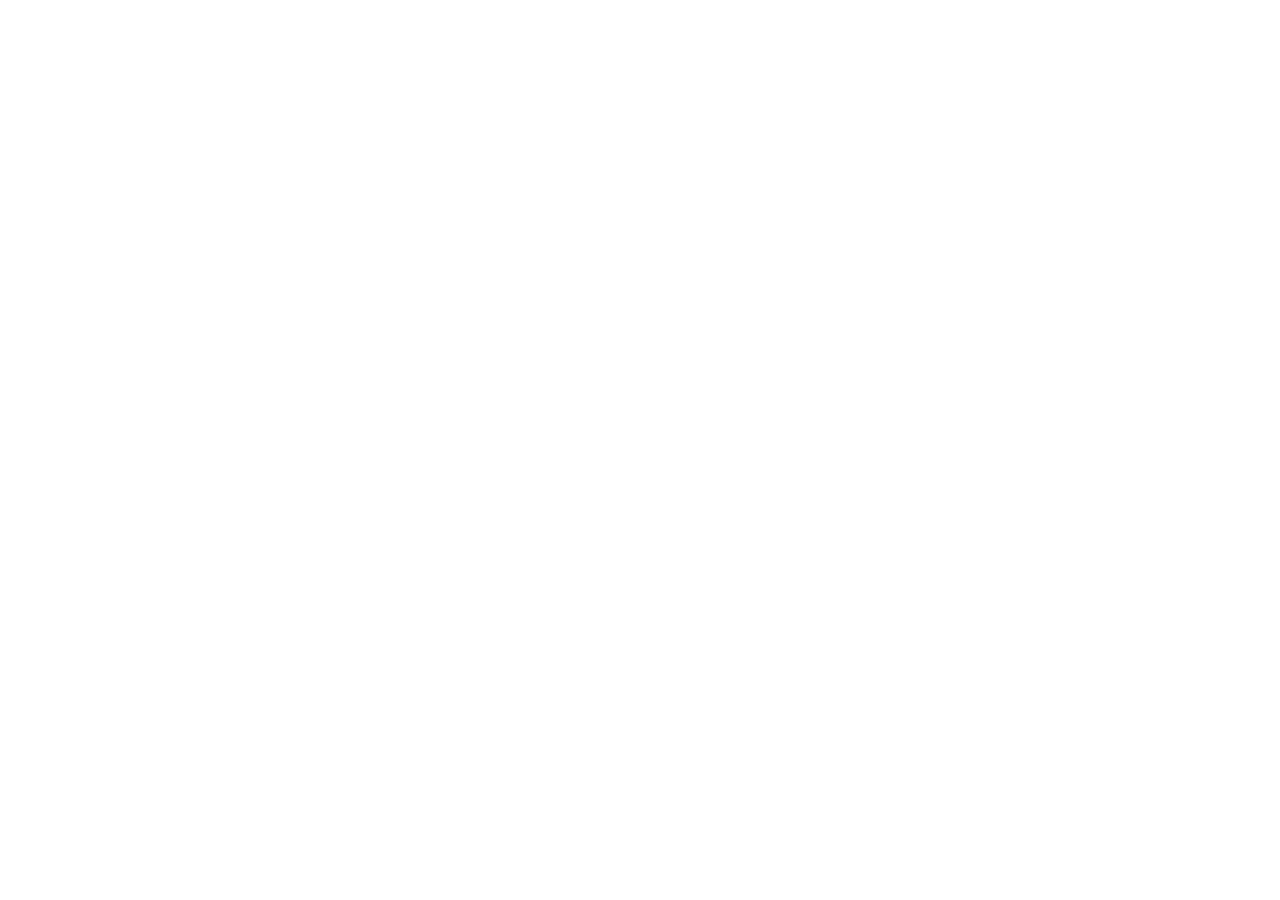
==== index.html @ 4efd3843 "sprint1" ====
<!DOCTYPE html>
<html lang="en">
<head>
    <meta charset="UTF-8">
    <meta name="viewport" content="width=device-width, initial-scale=1.0">
    <title>Document</title>
    <link rel="stylesheet" href="ccs/style.css">
    <script src="js/script.js defer"></script> 
</head>
<body>

    <footer>

    </footer>
</body>
</html>
---- ccs/style.css ----
head{
    border: 3px;
    background-color: #06B6D4;
}
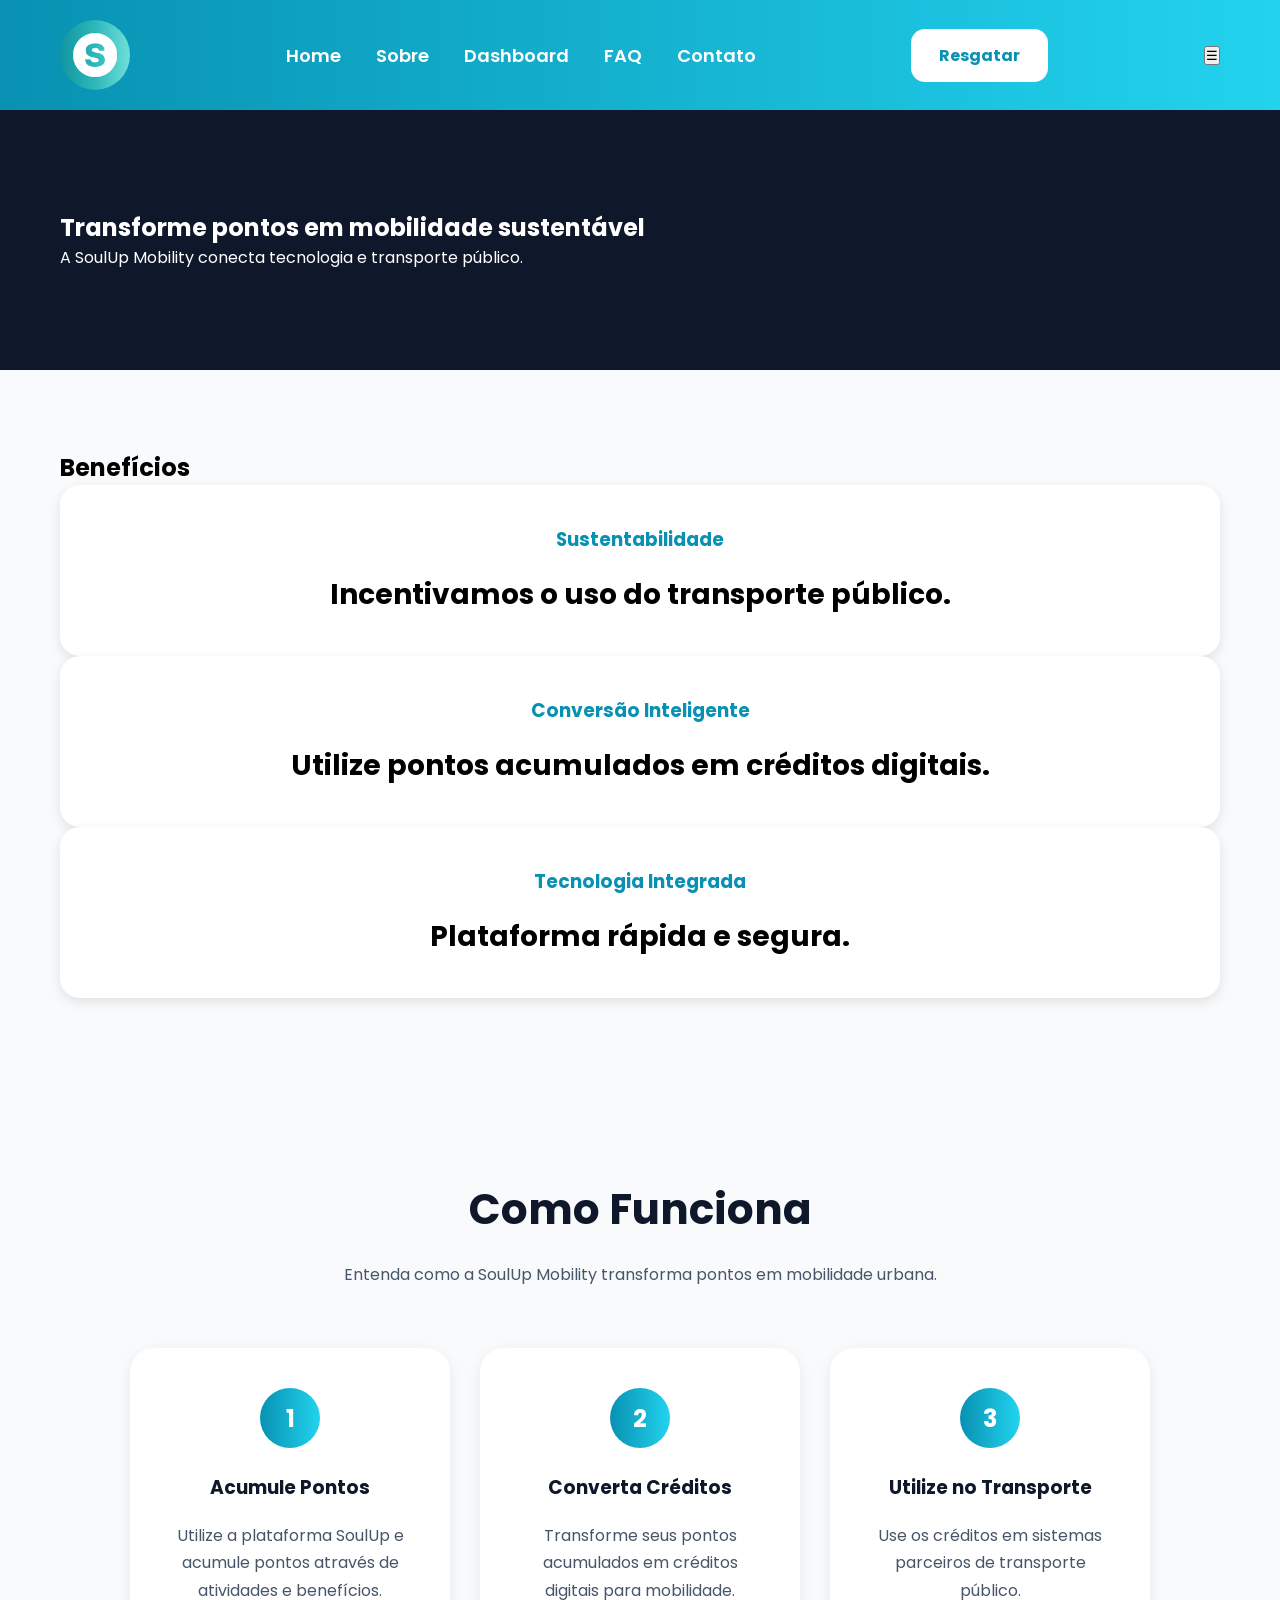
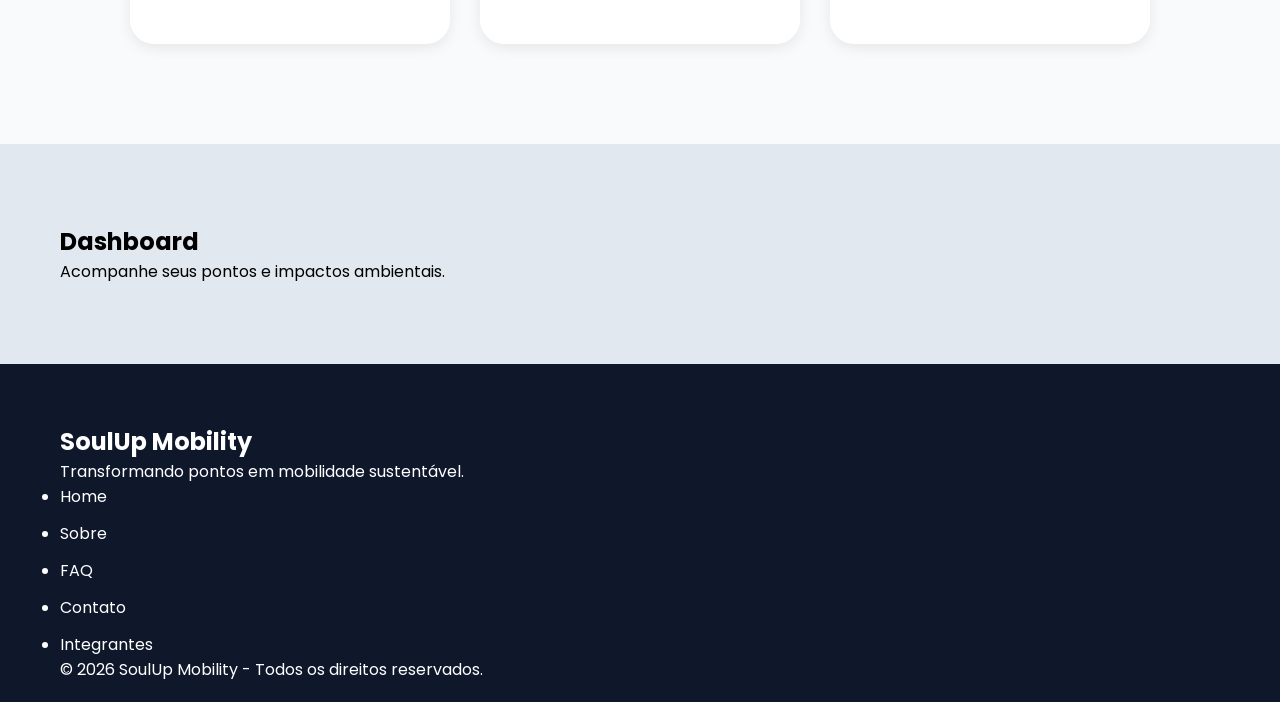
==== commit 344e2490: "Final" ====
--- a/index.html
+++ b/index.html
@@ -3,14 +3,219 @@
 <head>
     <meta charset="UTF-8">
     <meta name="viewport" content="width=device-width, initial-scale=1.0">
-    <title>Document</title>
-    <link rel="stylesheet" href="ccs/style.css">
-    <script src="js/script.js defer"></script> 
+    <title>Home</title>
+    <link rel="stylesheet" href="css/style.css">
+    <link rel="stylesheet" href="css/components.css">
+    <link rel="stylesheet" href="css/responsive.css">
+
+    <script defer src="js/script.js"></script>
+    <script defer src="js/faq.js"></script>
+    <script defer src="js/resgate.js"></script>
+
+    <link rel="preconnect" href="https://fonts.googleapis.com">
+    <link rel="preconnect" href="https://fonts.gstatic.com" crossorigin>
+    <link href="https://fonts.googleapis.com/css2?family=Poppins:wght@300;400;500;600;700&display=swap" rel="stylesheet"> 
 </head>
 <body>
-
-    <footer>
-
-    </footer>
+    <header class="header">
+
+    <nav class="navbar">
+
+        
+        <div class="logo">
+            <img src="img/Logo.webp" alt="Logo SoulUp">
+        </div>
+
+      
+        <ul class="nav-links">
+
+            <li><a href="index.html">Home</a></li>
+
+            <li><a href="Sobre.html">Sobre</a></li>
+
+            <li><a href="Dashboard.html">Dashboard</a></li>
+
+            <li><a href="Faq.html">FAQ</a></li>
+
+            <li><a href="Contato.html">Contato</a></li>
+
+        </ul>
+
+        
+        <a href="Resgate.html" class="btn-nav">
+            Resgatar
+        </a>
+        
+        <button class="menu-mobile">
+            ☰
+        </button>
+
+    </nav>
+
+</header>
+    <main>
+
+    
+        <section class="hero">
+
+            <div class="hero-text">
+
+                <h1>
+                    Transforme pontos em mobilidade sustentável
+                </h1>
+
+                <p>
+                    A SoulUp Mobility conecta tecnologia e transporte público.
+                </p>
+
+            </div>
+
+        </section>
+
+        
+        <section class="benefits">
+
+            <h2>Benefícios</h2>
+
+            <div class="cards-container">
+
+                <div class="card">
+
+                    <h3>Sustentabilidade</h3>
+
+                    <p>
+                        Incentivamos o uso do transporte público.
+                    </p>
+
+                </div>
+
+                <div class="card">
+
+                    <h3>Conversão Inteligente</h3>
+
+                    <p>
+                        Utilize pontos acumulados em créditos digitais.
+                    </p>
+
+                </div>
+
+                <div class="card">
+
+                    <h3>Tecnologia Integrada</h3>
+
+                    <p>
+                        Plataforma rápida e segura.
+                    </p>
+
+                </div>
+
+            </div>
+
+        </section>
+
+        <section class="how-it-works">
+
+            <h2>Como Funciona</h2>
+
+            <p class="section-subtitle">
+
+                Entenda como a SoulUp Mobility transforma pontos em mobilidade urbana.
+
+            </p>
+
+            <div class="steps-container">
+
+                <div class="step-card">
+
+                    <div class="step-number">
+                        1
+                    </div>
+
+                    <h3>Acumule Pontos</h3>
+
+                    <p>
+                        Utilize a plataforma SoulUp e acumule pontos através de atividades e benefícios.
+                    </p>
+
+                </div>
+
+                <div class="step-card">
+
+                    <div class="step-number">
+                        2
+                    </div>
+
+                    <h3>Converta Créditos</h3>
+
+                    <p>
+                        Transforme seus pontos acumulados em créditos digitais para mobilidade.
+                    </p>
+
+                </div>
+
+                <div class="step-card">
+
+                    <div class="step-number">
+                        3
+                    </div>
+
+                    <h3>Utilize no Transporte</h3>
+
+                    <p>
+                        Use os créditos em sistemas parceiros de transporte público.
+                    </p>
+
+                </div>
+
+            </div>
+
+        </section>
+
+        
+        <section class="dashboard-preview">
+
+            <h2>Dashboard</h2>
+
+            <p>
+                Acompanhe seus pontos e impactos ambientais.
+            </p>
+
+        </section>
+
+    </main>
+
+<footer class="footer">
+
+    <div class="footer-content">
+
+        <h2>SoulUp Mobility</h2>
+
+        <p>
+            Transformando pontos em mobilidade sustentável.
+        </p>
+
+        <ul class="footer-links">
+
+            <li><a href="index.html">Home</a></li>
+
+            <li><a href="Sobre.html">Sobre</a></li>
+
+            <li><a href="Faq.html">FAQ</a></li>
+
+            <li><a href="Contato.html">Contato</a></li>
+
+            <li><a href="Integrantes.html">Integrantes</a></li>
+        </ul>
+
+    </div>
+
+    <div class="footer-copy">
+
+        <p>
+            © 2026 SoulUp Mobility - Todos os direitos reservados.
+        </p>
+
+    </div>
+</footer>
 </body>
 </html>
--- a/css/style.css
+++ b/css/style.css
@@ -0,0 +1,135 @@
+* {
+
+    margin: 0;
+
+    padding: 0;
+
+    box-sizing: border-box;
+}
+
+body {
+
+    font-family: 'Poppins', sans-serif;
+
+    background-color: #F8FAFC;
+}
+
+.hero {
+
+    padding: 100px 60px;
+
+    background-color: #0F172A;
+
+    color: white;
+}
+
+.how-it-works {
+
+    padding: 100px 60px;
+
+    background-color: #F8FAFC;
+
+    text-align: center;
+}
+
+.how-it-works h2 {
+
+    font-size: 42px;
+
+    color: #0F172A;
+
+    margin-bottom: 20px;
+}
+
+.section-subtitle {
+
+    max-width: 700px;
+
+    margin: 0 auto 60px;
+
+    color: #475569;
+
+    line-height: 1.7;
+}
+
+.steps-container {
+
+    display: flex;
+
+    justify-content: center;
+
+    gap: 30px;
+
+    flex-wrap: wrap;
+}
+
+.step-card {
+
+    background: white;
+
+    padding: 40px;
+
+    width: 320px;
+
+    border-radius: 24px;
+
+    box-shadow: 0 4px 14px rgba(0,0,0,0.08);
+
+    transition: 0.3s ease;
+}
+
+.step-card:hover {
+
+    transform: translateY(-8px);
+}
+
+.step-number {
+
+    width: 60px;
+
+    height: 60px;
+
+    margin: 0 auto 25px;
+
+    background: linear-gradient(90deg, #0891B2, #22D3EE);
+
+    color: white;
+
+    border-radius: 50%;
+
+    display: flex;
+
+    align-items: center;
+
+    justify-content: center;
+
+    font-size: 24px;
+
+    font-weight: 700;
+}
+
+.step-card h3 {
+
+    margin-bottom: 20px;
+
+    color: #0F172A;
+}
+
+.step-card p {
+
+    color: #475569;
+
+    line-height: 1.7;
+}
+
+.benefits {
+
+    padding: 80px 60px;
+}
+
+.dashboard-preview {
+
+    background-color: #E2E8F0;
+
+    padding: 80px 60px;
+}
--- a/css/components.css
+++ b/css/components.css
@@ -0,0 +1,515 @@
+.header {
+
+    background: linear-gradient(90deg, #0891B2, #22D3EE);
+
+    padding: 20px 60px;
+
+    box-shadow: 0 4px 12px rgba(0,0,0,0.2);
+}
+
+
+.navbar {
+
+    display: flex;
+
+    justify-content: space-between;
+
+    align-items: center;
+}
+
+
+
+.logo {
+
+    display: flex;
+
+    align-items: center;
+
+    gap: 15px;
+}
+
+.logo img {
+
+    width: 70px;
+
+    border-radius: 50%;
+}
+
+.logo h1 {
+
+    color: white;
+
+    font-size: 32px;
+
+    font-weight: 700;
+}
+
+
+
+.nav-links {
+
+    display: flex;
+
+    gap: 35px;
+
+    list-style: none;
+}
+
+
+
+.nav-links a {
+
+    color: white;
+
+    text-decoration: none;
+
+    font-size: 18px;
+
+    font-weight: 600;
+
+    transition: 0.3s ease;
+}
+
+
+
+.nav-links a:hover {
+
+    opacity: 0.8;
+}
+
+
+
+.btn-nav {
+
+    background-color: white;
+
+    color: #0891B2;
+
+    padding: 14px 28px;
+
+    border-radius: 14px;
+
+    text-decoration: none;
+
+    font-weight: 700;
+
+    transition: 0.3s ease;
+}
+
+.btn-nav:hover {
+
+    transform: translateY(-3px);
+}
+
+
+
+
+
+.about-hero {
+    
+    padding: 100px 60px;
+    
+    background: linear-gradient(90deg, #0891B2, #22D3EE);
+    
+    color: white;
+    
+    text-align: center;
+}
+
+.about-problem,
+.about-solution,
+.about-impact {
+    
+    padding: 80px 60px;
+    
+    text-align: center;
+}
+
+.about-problem {
+    
+    background-color: #F8FAFC;
+}
+
+.about-solution {
+    
+    background-color: white;
+}
+
+.about-impact {
+    
+    background-color: #E2E8F0;
+}
+
+.about-problem h2,
+.about-solution h2,
+.about-impact h2 {
+    
+    margin-bottom: 20px;
+    
+    color: #0F172A;
+}
+
+.about-problem p,
+.about-solution p,
+.about-impact p {
+    
+    max-width: 800px;
+    
+    margin: 0 auto;
+    
+    line-height: 1.8;
+}
+
+.dashboard-hero {
+    
+    padding: 100px 60px;
+    
+    background-color: #0F172A;
+    
+    color: white;
+    
+    text-align: center;
+}
+
+.dashboard-cards {
+    
+    display: flex;
+    
+    justify-content: center;
+    
+    gap: 30px;
+    
+    padding: 80px 60px;
+    
+    flex-wrap: wrap;
+}
+
+.card {
+    
+    background: white;
+    
+    padding: 40px;
+    
+    border-radius: 20px;
+    
+    min-width: 250px;
+    
+    text-align: center;
+    
+    box-shadow: 0 4px 12px rgba(0,0,0,0.1);
+}
+
+.card h3 {
+    
+    margin-bottom: 20px;
+    
+    color: #0891B2;
+}
+
+.card p {
+    
+    font-size: 28px;
+    
+    font-weight: 700;
+}
+
+.faq-hero {
+    
+    padding: 100px 60px;
+    
+    background: linear-gradient(90deg, #0891B2, #22D3EE);
+    
+    color: white;
+    
+    text-align: center;
+}
+
+.faq-container {
+    
+    padding: 80px 60px;
+    
+    display: flex;
+    
+    flex-direction: column;
+    
+    gap: 25px;
+}
+
+.faq-item {
+    
+    background: white;
+    
+    padding: 30px;
+    
+    border-radius: 18px;
+    
+    box-shadow: 0 4px 10px rgba(0,0,0,0.1);
+    
+    cursor: pointer;
+}
+
+.faq-item h3 {
+    
+    margin-bottom: 15px;
+    
+    color: #0891B2;
+}
+
+.faq-answer {
+    
+    display: none;
+    
+    line-height: 1.7;
+}
+
+.contact-hero {
+    
+    padding: 100px 60px;
+    
+    background-color: #0F172A;
+    
+    color: white;
+    
+    text-align: center;
+}
+
+.contact-form {
+    
+    padding: 80px 60px;
+    
+    display: flex;
+    
+    justify-content: center;
+}
+
+.contact-form form {
+    
+    width: 100%;
+    
+    max-width: 600px;
+    
+    display: flex;
+    
+    flex-direction: column;
+    
+    gap: 20px;
+}
+
+.contact-form input,
+.contact-form textarea {
+    
+    padding: 16px;
+    
+    border: 1px solid #CBD5E1;
+    
+    border-radius: 12px;
+    
+    font-size: 16px;
+}
+
+.contact-form textarea {
+    
+    height: 180px;
+    
+    resize: none;
+}
+
+.contact-form button {
+    
+    background-color: #06B6D4;
+    
+    color: white;
+    
+    border: none;
+    
+    padding: 16px;
+    
+    border-radius: 12px;
+    
+    cursor: pointer;
+    
+    font-weight: 600;
+}
+
+.redeem-hero {
+    
+    padding: 100px 60px;
+    
+    background: linear-gradient(90deg, #0891B2, #22D3EE);
+    
+    color: white;
+    
+    text-align: center;
+}
+
+.redeem-form,
+.redeem-result {
+    
+    padding: 80px 60px;
+    
+    text-align: center;
+}
+
+.redeem-form input {
+    
+    padding: 16px;
+    
+    width: 300px;
+    
+    border-radius: 12px;
+    
+    border: 1px solid #CBD5E1;
+    
+    margin-top: 20px;
+}
+
+.redeem-form button {
+    
+    margin-top: 20px;
+    
+    padding: 16px 30px;
+    
+    border: none;
+    
+    background-color: #06B6D4;
+    
+    color: white;
+    
+    border-radius: 12px;
+    
+    cursor: pointer;
+}
+
+.team-hero {
+    
+    padding: 100px 60px;
+    
+    background-color: #0F172A;
+    
+    color: white;
+    
+    text-align: center;
+}
+
+.team-container {
+    
+    display: flex;
+    
+    justify-content: center;
+    
+    gap: 30px;
+    
+    flex-wrap: wrap;
+    
+    padding: 80px 60px;
+}
+
+.member-card {
+    
+    background: white;
+    
+    padding: 30px;
+    
+    border-radius: 20px;
+    
+    width: 250px;
+    
+    text-align: center;
+    
+    box-shadow: 0 4px 10px rgba(0,0,0,0.1);
+}
+
+.member-card img {
+    
+    width: 120px;
+    
+    border-radius: 50%;
+    
+    margin-bottom: 20px;
+}
+
+.footer {
+    
+        background-color: #0F172A;
+    
+        color: white;
+    
+        padding: 60px 60px 20px;
+    }
+    
+    .footer-container {
+    
+        display: flex;
+    
+        justify-content: space-between;
+    
+        align-items: flex-start;
+    
+        gap: 40px;
+    }
+    
+    .footer-brand {
+    
+        display: flex;
+    
+        align-items: center;
+    
+        gap: 20px;
+    }
+    
+    .footer-brand img {
+    
+        width: 80px;
+    
+        border-radius: 50%;
+    }
+    
+    .footer-brand h2 {
+    
+        margin-bottom: 10px;
+    }
+    
+    .footer-links {
+    
+        display: flex;
+    
+        flex-direction: column;
+    
+        gap: 12px;
+    }
+    
+    .footer-links a {
+    
+        color: white;
+    
+        text-decoration: none;
+    
+        transition: 0.3s ease;
+    }
+    
+    .footer-links a:hover {
+    
+        color: #22D3EE;
+    }
+    
+    .footer-contact {
+    
+        display: flex;
+    
+        flex-direction: column;
+    
+        gap: 12px;
+    }
+    
+    .footer-bottom {
+    
+        border-top: 1px solid rgba(255,255,255,0.2);
+    
+        margin-top: 40px;
+    
+        padding-top: 20px;
+    
+        text-align: center;
+    
+        opacity: 0.7;
+    }
--- a/css/responsive.css
+++ b/css/responsive.css
@@ -0,0 +1,9 @@
+.nav-links.active {
+
+    display: flex;
+}
+
+.faq-answer {
+
+    display: none;
+}
